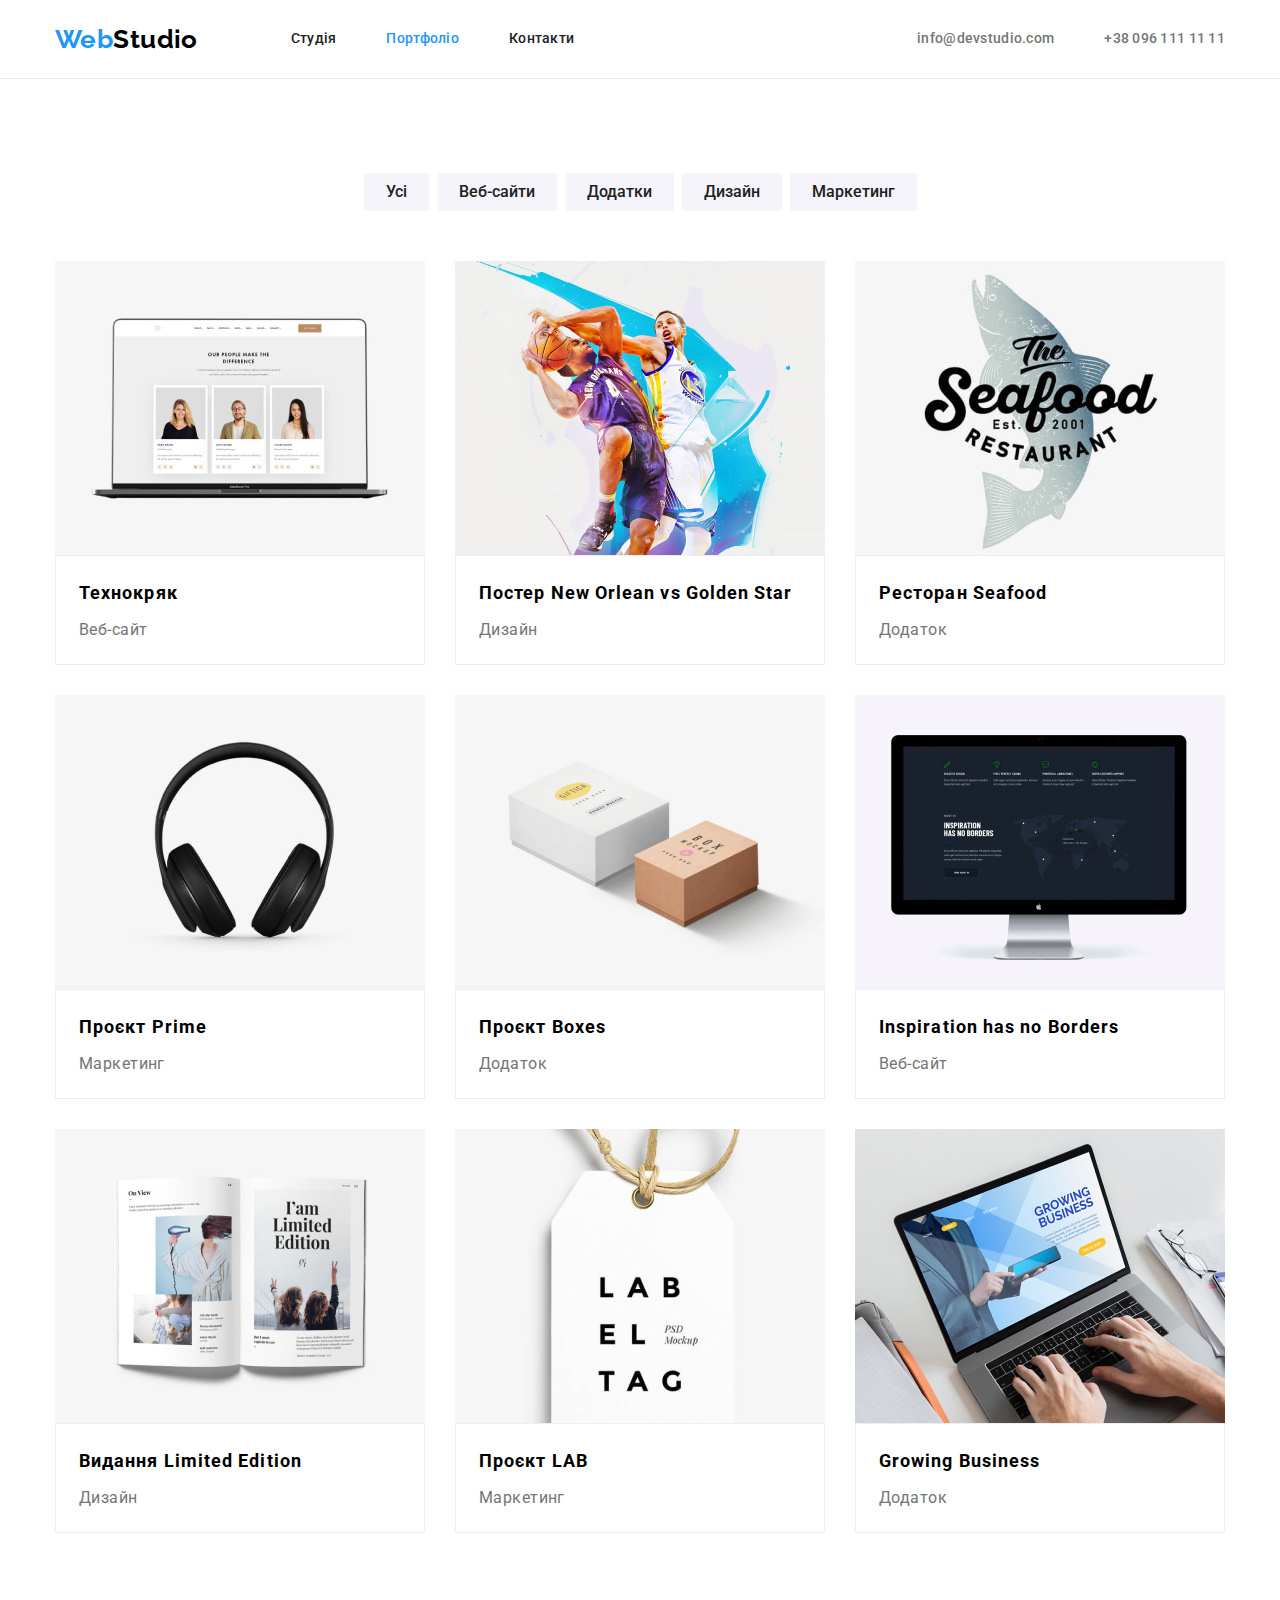
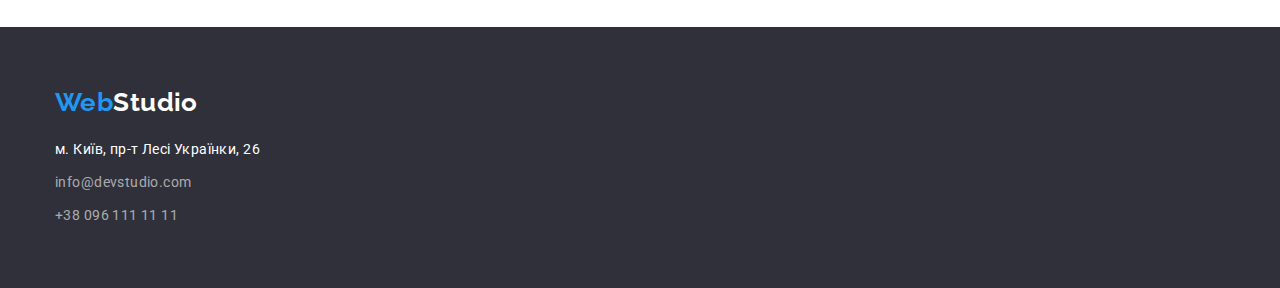
==== portfolio.html @ c7fc2274 "Initial commit" ====
<!DOCTYPE html>
<html lang="uk">
  <head>
    <meta charset="UTF-8" />
    <meta http-equiv="X-UA-Compatible" content="IE=edge" />
    <meta name="viewport" content="width=device-width, initial-scale=1.0" />
    <title>Студія</title>
    <link
      href="https://fonts.googleapis.com/css2?family=Raleway:wght@700&family=Roboto:wght@400;500;700;900&display=swap"
      rel="stylesheet"
    />
    <link
      rel="stylesheet"
      href="https://cdnjs.cloudflare.com/ajax/libs/modern-normalize/1.1.0/modern-normalize.min.css"
    />
    <link rel="stylesheet" href="./css/styles.css" />
  </head>

  <body>
    <header class="header">
      <div class="container header-wrap">
        <!--        !Logo -->
        <a href="./index.html" lang="en" class="logo link"
          >Web<span class="logo-design-header">Studio</span></a
        >
        <!--        !Navigation-->
        <nav class="nav">
          <ul class="nav-list">
            <li class="nav-item">
              <a href="./index.html" class="link">Студія</a>
            </li>
            <li class="nav-item">
              <a href="./portfolio.html" class="link current">Портфоліо</a>
            </li>
            <li class="nav-item">
              <a href="#" class="link">Контакти</a>
            </li>
          </ul>
        </nav>
        <!--        !Contacts -->
        <ul class="contacts-list">
          <li class="contacts-item">
            <a class="contact-mail link" href="mailto:info@devstudio.com"
              >info@devstudio.com</a
            >
          </li>
          <li class="contacts-item">
            <a class="contact-tel link" href="tel:+380961111111"
              >+38 096 111 11 11</a
            >
          </li>
        </ul>
      </div>
    </header>

    <main>
      <section class="section">
        <div class="container">
          <h1 class="visually-hidden">Наші проєкти</h1>

          <!--        ***!Projects filter -->

          <h2 class="visually-hidden">Фільтр по категоріях проєктів</h2>
          <ul class="projects-filter filter-wrap">
            <li>
              <button type="button" class="filter-button">Усі</button>
            </li>
            <li>
              <button type="button" class="filter-button">Веб-сайти</button>
            </li>
            <li>
              <button type="button" class="filter-button">Додатки</button>
            </li>
            <li>
              <button type="button" class="filter-button">Дизайн</button>
            </li>
            <li>
              <button type="button" class="filter-button">Маркетинг</button>
            </li>
          </ul>

          <!--        ***!Projects list -->

          <h2 class="visually-hidden">Приклади виконаних проєктів</h2>
          <ul class="projects">
            <li class="projects-item">
              <a href="#" class="link"
                ><img
                  class="img"
                  src="./img/portfolio-img/website-technokryak.jpg"
                  alt="Веб-сайт Технокряк"
                  width="370"
                  height="294"
                />
                <div class="project-description">
                  <h3 class="projects-title">Технокряк</h3>
                  <p class="projects-text">Веб-сайт</p>
                </div>
              </a>
            </li>
            <li class="projects-item">
              <a href="#" class="link"
                ><img
                  class="img"
                  src="./img/portfolio-img/design-poster-new-orlean-vs-golden-star.jpg"
                  alt="Постер із двома баскетболістами"
                  width="370"
                  height="294"
                />
                <div class="project-description">
                  <h3 class="projects-title">
                    Постер <span lang="en">New Orlean vs Golden Star</span>
                  </h3>
                  <p class="projects-text">Дизайн</p>
                </div>
              </a>
            </li>
            <li class="projects-item">
              <a href="#" class="link"
                ><img
                  class="img"
                  src="./img/portfolio-img/app-restaurant-seafood.jpg"
                  alt="Логотип додатка"
                  width="370"
                  height="294"
                />
                <div class="project-description">
                  <h3 class="projects-title">
                    Ресторан <span lang="en">Seafood</span>
                  </h3>
                  <p class="projects-text">Додаток</p>
                </div>
              </a>
            </li>
            <li class="projects-item">
              <a href="#" class="link"
                ><img
                  class="img"
                  src="./img/portfolio-img/marketing-project-prime.jpg"
                  alt="Навушники"
                  width="370"
                  height="294"
                />
                <div class="project-description">
                  <h3 class="projects-title">
                    Проєкт <span lang="en">Prime</span>
                  </h3>
                  <p class="projects-text">Маркетинг</p>
                </div>
              </a>
            </li>
            <li class="projects-item">
              <a href="#" class="link"
                ><img
                  class="img"
                  src="./img/portfolio-img/app-project-boxes.jpg"
                  alt="Дві коробки"
                  width="370"
                  height="294"
                />
                <div class="project-description">
                  <h3 class="projects-title">Проєкт Boxes</h3>
                  <p class="projects-text">Додаток</p>
                </div>
              </a>
            </li>
            <li class="projects-item">
              <a href="#" class="link"
                ><img
                  class="img"
                  src="./img/portfolio-img/website-inspiration-has-no-borders.jpg"
                  alt="Веб-сайт проєкту"
                  width="370"
                  height="294"
                />
                <div class="project-description">
                  <h3 lang="en" class="projects-title">
                    Inspiration has no Borders
                  </h3>
                  <p class="projects-text">Веб-сайт</p>
                </div>
              </a>
            </li>
            <li class="projects-item">
              <a href="#" class="link"
                ><img
                  class="img"
                  src="./img/portfolio-img/design-magazine-limited-edition.jpg"
                  alt="Видання"
                  width="370"
                  height="294"
                />
                <div class="project-description">
                  <h3 class="projects-title">
                    Видання <span lang="en">Limited Edition</span>
                  </h3>
                  <p class="projects-text">Дизайн</p>
                </div>
              </a>
            </li>
            <li class="projects-item">
              <a href="#" class="link">
                <img
                  class="img"
                  src="./img/portfolio-img/marketing-project-lab.jpg"
                  alt="Бирка з логотипом"
                  width="370"
                  height="294"
                />
                <div class="project-description">
                  <h3 class="projects-title">
                    Проєкт <span lang="en">LAB</span>
                  </h3>
                  <p class="projects-text">Маркетинг</p>
                </div>
              </a>
            </li>
            <li class="projects-item">
              <a href="#" class="link">
                <img
                  class="img"
                  src="./img/portfolio-img/app-growing-business.jpg"
                  alt="Веб-сайту проєкту"
                  width="370"
                  height="294"
                />
                <div class="project-description">
                  <h3 lang="en" class="projects-title">Growing Business</h3>
                  <p class="projects-text">Додаток</p>
                </div>
              </a>
            </li>
          </ul>
        </div>
      </section>
    </main>

    <!-- !Footer -->

    <footer class="footer">
      <div class="container footer-wrap">
        <a class="footer-logo logo link" href="./index.html" lang="en"
          >Web<span class="logo-design-footer">Studio</span></a
        >
        <address class="address">
          <ul class="">
            <li class="location">
              <a class="location link" href="#"
                >м. Київ, пр-т Лесі Українки, 26</a
              >
            </li>
            <li class="footer-mail">
              <a class="contact link" href="mailto:info@devstudio.com"
                >info@devstudio.com</a
              >
            </li>
            <li class="footer-tel">
              <a class="contact link" href="tel:+380961111111"
                >+38 096 111 11 11</a
              >
            </li>
          </ul>
        </address>
      </div>
    </footer>
  </body>
</html>
---- css/styles.css ----
/*        ***CSS variables***         */
:root {
  --primary-text-color: #757575;
  --secondary-text-color: #000000;
  --title-text-color: #212121;
  --accent: #2196f3;
  --primary-bg-color: #ffffff;
  --secondary-bg-color: #f5f4fa;
  --footer-bg-color: #2f303a;
  --footer-contacts-color: rgba(255, 255, 255, 0.6);
  --button-active-bg-color: #188ce8;
  --border-color: #eeeeee;
}
/*        !RESET STYLES */

h1,
h2,
h3,
p {
  margin: 0;
  font-size: inherit;
}

ul {
  list-style: none;
  margin: 0;
  padding: 0;
}

.link {
  text-decoration: none;
}

.img {
  display: block;
  max-width: 100%;
  height: auto;
}

/*        !Global properties       */
body {
  background-color: var(--primary-bg-color);
  color: var(--primary-text-color);
  font-family: Roboto, sans-serif;
  font-size: 14px;
  letter-spacing: 0.03em;
}

.container {
  max-width: 1200px;
  margin: 0 auto;
  padding: 0 15px;
}

.section {
  padding: 94px 0;
}

.section-title {
  color: var(--title-text-color);
  font-weight: 700;
  font-size: 36px;
  line-height: 1.17;
  text-align: center;
  margin-bottom: 50px;
}

.visually-hidden {
  position: absolute;
  white-space: nowrap;
  width: 1px;
  height: 1px;
  overflow: hidden;
  border: 0;
  padding: 0;
  clip: rect(0 0 0 0);
  clip-path: inset(50%);
  margin: -1px;
}

/*        !***HEADER*** */
.header {
  border-bottom: 1px solid #ececec;
}
.header-wrap {
  display: flex;
  align-items: center;
}

/*        !Logo      */

.header-wrap .logo {
  padding: 24px 0 23px 0;
}

.logo {
  font-family: raleway, sans-serif;
  font-weight: 700;
  font-size: 26px;
  line-height: 1.19;
  color: var(--accent);
}
.logo-design-header {
  color: var(--secondary-text-color);
}

.logo-design-footer {
  color: var(--primary-bg-color);
}

/*         !Navigation         */

.nav-list {
  display: flex;
  margin-left: 93px;
}

.nav-item:not(:last-child) {
  margin-right: 50px;
}

.nav-list .link {
  color: #212121;
  font-weight: 500;
  line-height: 1.14;
  letter-spacing: 0.02em;
  display: block;
  padding: 31px 0;
}

.nav-list .link:hover,
.nav-list .link:focus {
  color: var(--accent);
}

.nav-list .link.current {
  color: var(--accent);
}

/*        !Contacts        */

.contacts-list {
  display: flex;
  gap: 50px;
  margin-left: auto;
}

.contact-mail,
.contact-tel {
  color: var(--primary-text-color);
  font-weight: 500;
  line-height: 1.14;
  letter-spacing: 0.02em;
  display: block;
  padding: 31px 0;
}

.contact-mail:hover,
.contact-mail:focus,
.contact-tel:hover,
.contact-tel:focus {
  color: var(--accent);
}

/*          !***MAIN***!  */

/*        !Hero          */

.hero {
  max-width: 1600px;
  padding: 200px 0;
  margin: 0 auto;
  background-color: #2f303a;
}

.hero-wrap {
  text-align: center;
}

.hero-title {
  color: #ffffff;
  font-weight: 900;
  font-size: 44px;
  line-height: 1.36;
  text-align: center;
  letter-spacing: 0.06em;
  text-transform: uppercase;
  margin-bottom: 30px;
}

.button-hero {
  color: var(--primary-bg-color);
  background-color: var(--accent);
  font-weight: 700;
  font-size: 16px;
  line-height: 1.88;
  text-align: center;
  letter-spacing: 0.06em;
  padding: 10px 32px;
  border: 0px;
  border-radius: 4px;
  box-shadow: 0px 1px 3px rgba(0, 0, 0, 0.12), 0px 1px 1px rgba(0, 0, 0, 0.14),
    0px 2px 1px rgba(0, 0, 0, 0.2);
  cursor: pointer;
}

.button-hero:hover,
.button-hero:focus {
  background-color: var(--button-active-bg-color);
}

/*        !Our features */

.features-list {
  display: flex;
}

.features-item {
  max-width: 270px;
}

.features-item:not(:last-child) {
  margin-right: 30px;
}

.features-title {
  color: var(--title-text-color);
  font-weight: 700;
  line-height: 1.14;
  text-transform: uppercase;
  padding: 0px;
  margin-bottom: 10px;
}

.features-text {
  color: var(--primary-text-color);
  line-height: 1.71;
}

/*        !Directions      */

.direction {
  padding-top: 0;
}

.direct-wrap {
  display: flex;
  justify-content: space-between;
}

.direct-icon:not(:last-child) {
  margin-right: 30px;
}

/*        !Our team      */

.team {
  background-color: var(--secondary-bg-color);
}

.team-list {
  display: flex;
}

.team-unit {
  background-color: var(--primary-bg-color);
  box-shadow: 0px 1px 3px rgba(0, 0, 0, 0.12), 0px 1px 1px rgba(0, 0, 0, 0.14),
    0px 2px 1px rgba(0, 0, 0, 0.2);
  border-radius: 0px 0px 4px 4px;
}

.team-unit:not(:last-child) {
  margin-right: 30px;
}

.team-unit .img {
  margin-bottom: 30px;
}

.team-title {
  color: var(--title-text-color);
  font-weight: 500;
  font-size: 16px;
  line-height: 1.19;
  text-align: center;
  margin-bottom: 10px;
}

.team-text {
  color: var(--primary-text-color);
  font-size: 16px;
  line-height: 1.19;
  text-align: center;
  margin-bottom: 30px;
}

/*         !Footer        */

.footer {
  margin: 0 auto;
  background-color: var(--footer-bg-color);
}

.address .location {
  color: var(--primary-bg-color);
  font-style: normal;
  line-height: 1.71;
}

.address .contact {
  color: var(--footer-contacts-color);
  font-style: normal;
  line-height: 1.71;
}

.address .location:hover,
.address .contact:hover,
.address .location:focus,
.address .contact:focus {
  color: var(--accent);
}

.footer-wrap {
  display: flex;
  flex-direction: column;
  padding: 60px 15px 60px 15px;
}

.footer-logo {
  margin-bottom: 20px;
  padding: 0;
}

.location {
  margin-bottom: 9px;
  padding: 0;
}

.footer-mail {
  margin-bottom: 9px;
  padding: 0;
}

/***            ***Second page***             ***/
/*          **Portfolio styles**          */

/*        !Filter buttons        */
.filter-button {
  color: var(--title-text-color);
  background-color: var(--secondary-bg-color);
  font-weight: 500;
  font-size: 16px;
  line-height: 1.63;
  text-align: center;
  padding: 6px 22px;
  border: 0px;
  border-radius: 4px;
  cursor: pointer;
}

.filter-button:hover,
.filter-button:focus {
  color: var(--primary-bg-color);
  background-color: var(--accent);
  box-shadow: 0px 3px 1px rgba(0, 0, 0, 0.1), 0px 1px 2px rgba(0, 0, 0, 0.08),
    0px 2px 2px rgba(0, 0, 0, 0.12);
}

.filter-button:active {
  background-color: var(--button-active-bg-color);
}

.filter-wrap {
  display: flex;
  gap: 8px;
  justify-content: center;
  margin-bottom: 50px;
}

/*        !Projects list  */
.projects {
  display: flex;
  flex-wrap: wrap;
  gap: 30px;
}

.projects-item {
  width: 370px;
}

.project-description {
  border: 1px solid var(--border-color);
  padding: 19px 23px;
}

.projects-title {
  color: var(--secondary-text-color);
  font-weight: 700;
  font-size: 18px;
  line-height: 2;
  letter-spacing: 0.06em;
  margin-bottom: 4px;
}

.projects-text {
  color: var(--primary-text-color);
  font-size: 16px;
  line-height: 1.88;
  /* margin-bottom: 0; */
}
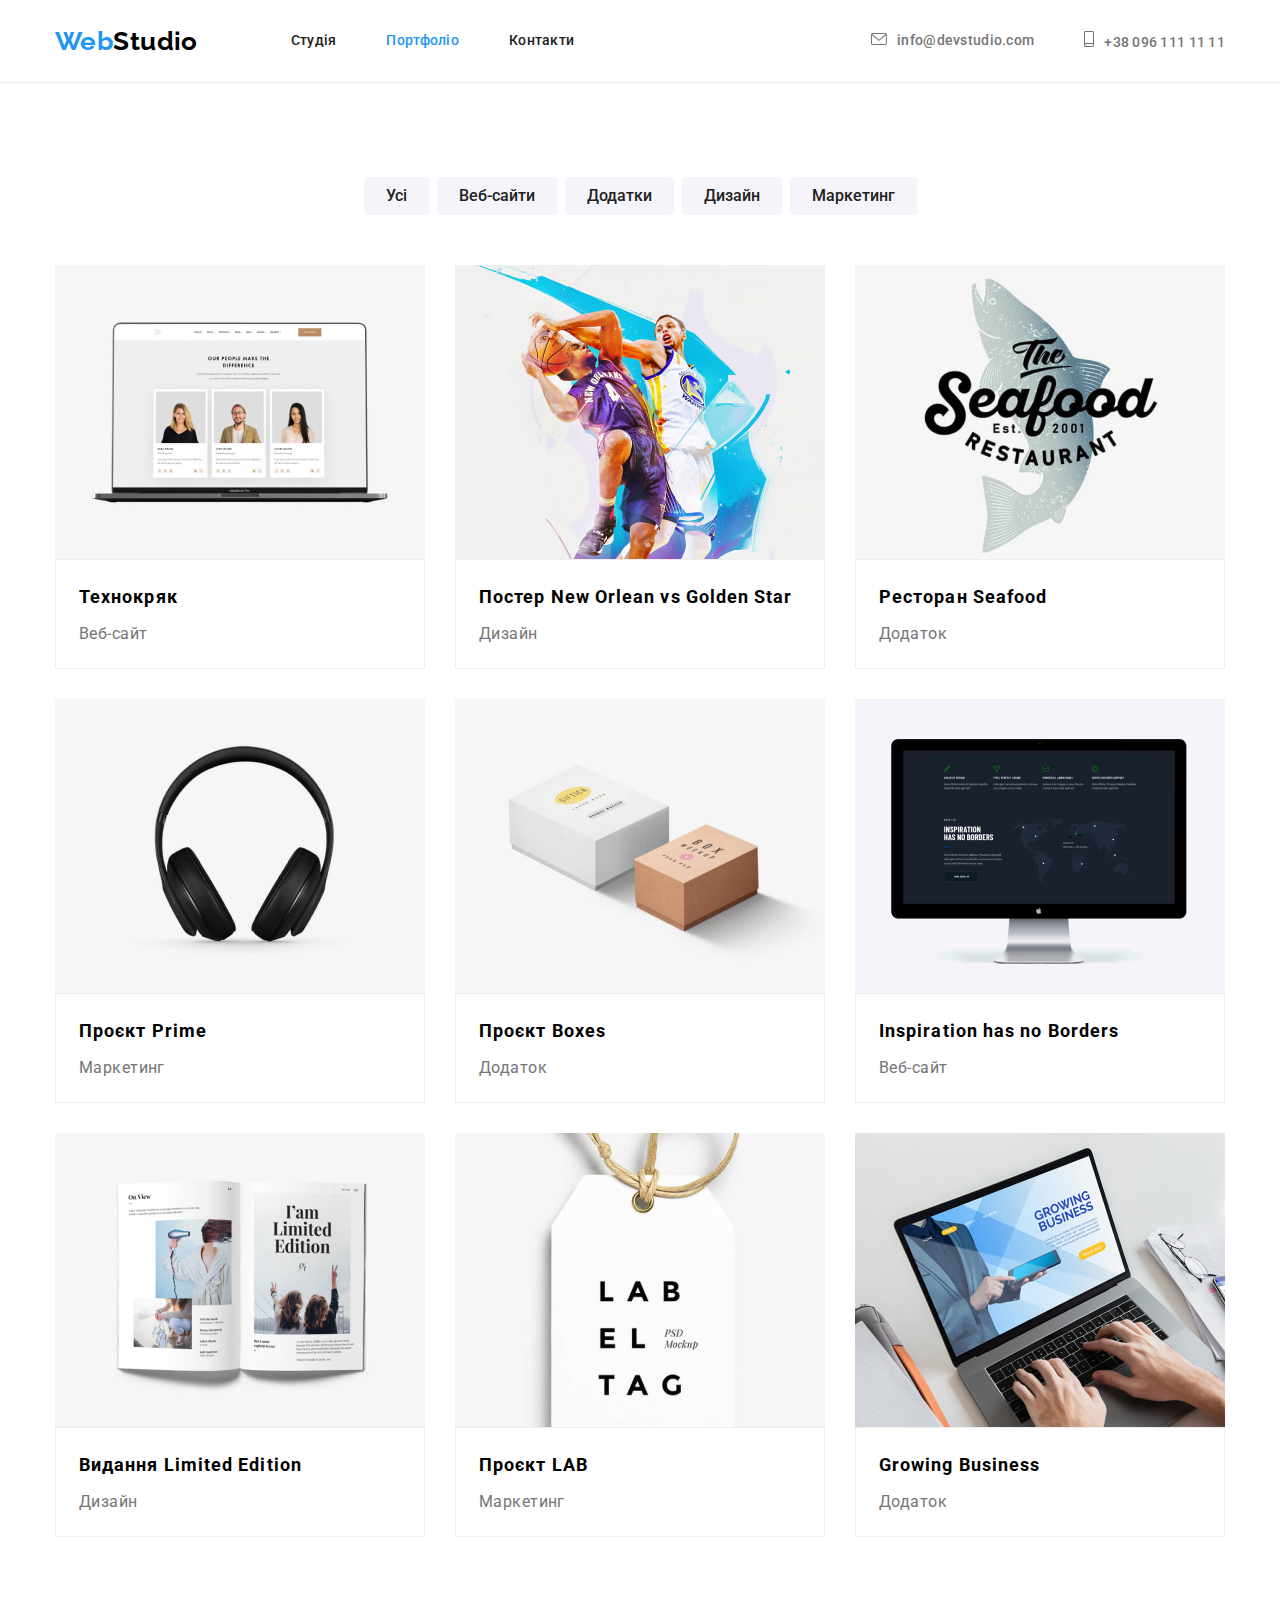
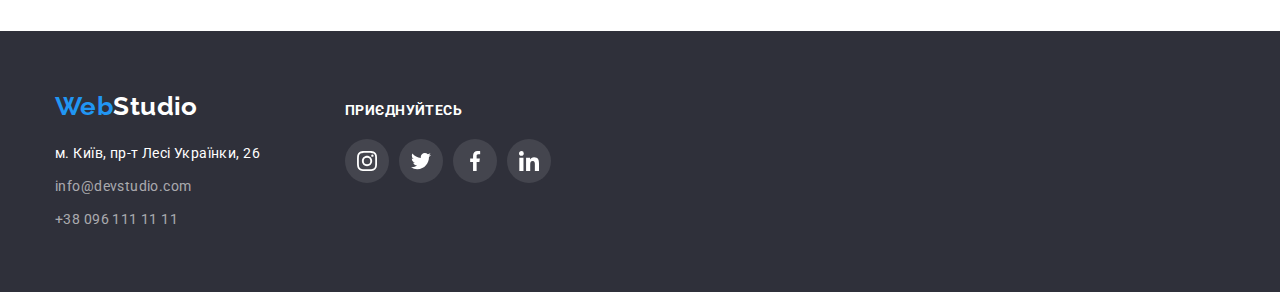
==== commit 7e3f267d: "hw4" ====
--- a/portfolio.html
+++ b/portfolio.html
@@ -40,12 +40,16 @@
         <!--        !Contacts -->
         <ul class="contacts-list">
           <li class="contacts-item">
-            <a class="contact-mail link" href="mailto:info@devstudio.com"
+            <a class="contact-mail link" href="mailto:info@devstudio.com">
+              <svg class="contact-icon" width="16" height="12">
+                <use href="./img/icons.svg#mail"></use></svg
               >info@devstudio.com</a
             >
           </li>
           <li class="contacts-item">
             <a class="contact-tel link" href="tel:+380961111111"
+              ><svg class="contact-icon" width="10" height="16">
+                <use href="./img/icons.svg#tel"></use></svg
               >+38 096 111 11 11</a
             >
           </li>
@@ -239,28 +243,83 @@
 
     <footer class="footer">
       <div class="container footer-wrap">
-        <a class="footer-logo logo link" href="./index.html" lang="en"
-          >Web<span class="logo-design-footer">Studio</span></a
-        >
-        <address class="address">
-          <ul class="">
-            <li class="location">
-              <a class="location link" href="#"
-                >м. Київ, пр-т Лесі Українки, 26</a
+        <div class="container address-wrap">
+          <a class="footer-logo logo link" href="./index.html" lang="en"
+            >Web<span class="logo-design-footer">Studio</span></a
+          >
+          <address class="address">
+            <ul class="">
+              <li class="location">
+                <a class="location link" href="#"
+                  >м. Київ, пр-т Лесі Українки, 26</a
+                >
+              </li>
+              <li class="footer-mail">
+                <a class="contact link" href="mailto:info@devstudio.com"
+                  >info@devstudio.com</a
+                >
+              </li>
+              <li class="footer-tel">
+                <a class="contact link" href="tel:+380961111111"
+                  >+38 096 111 11 11</a
+                >
+              </li>
+            </ul>
+          </address>
+        </div>
+        <div class="studio-socials-wrap">
+          <h3 class="title">Приєднуйтесь</h3>
+          <ul class="studio-socials-list">
+            <li>
+              <a
+                class="studio-social-link"
+                href="http://instagram.com"
+                target="_blank"
+                rel="noopener noreferrer"
               >
-            </li>
-            <li class="footer-mail">
-              <a class="contact link" href="mailto:info@devstudio.com"
-                >info@devstudio.com</a
+                <svg class="studio-social-icon" width="20" height="20">
+                  <use href="./img/icons.svg#instagram"></use>
+                </svg>
+              </a>
+            </li>
+            <li>
+              <a
+                class="studio-social-link"
+                href="http://twitter.com"
+                target="_blank"
+                rel="noopener noreferrer"
               >
-            </li>
-            <li class="footer-tel">
-              <a class="contact link" href="tel:+380961111111"
-                >+38 096 111 11 11</a
+                <svg class="studio-social-icon" width="20" height="20">
+                  <use href="./img/icons.svg#twitter"></use>
+                </svg>
+              </a>
+            </li>
+            <li>
+              <a
+                class="studio-social-link"
+                href="http://fb.com"
+                target="_blank"
+                rel="noopener noreferrer"
               >
+                <svg class="studio-social-icon" width="20" height="20">
+                  <use href="./img/icons.svg#facebook"></use>
+                </svg>
+              </a>
+            </li>
+            <li>
+              <a
+                class="studio-social-link"
+                href="http://linkedin.com"
+                target="_blank"
+                rel="noopener noreferrer"
+              >
+                <svg class="studio-social-icon" width="20" height="20">
+                  <use href="./img/icons.svg#linkedin"></use>
+                </svg>
+              </a>
             </li>
           </ul>
-        </address>
+        </div>
       </div>
     </footer>
   </body>
--- a/css/styles.css
+++ b/css/styles.css
@@ -10,6 +10,7 @@
   --footer-contacts-color: rgba(255, 255, 255, 0.6);
   --button-active-bg-color: #188ce8;
   --border-color: #eeeeee;
+  --icon-color: #afb1b8;
 }
 /*        !RESET STYLES */
 
@@ -142,6 +143,7 @@
 .contacts-list {
   display: flex;
   gap: 50px;
+  align-items: center;
   margin-left: auto;
 }
 
@@ -162,6 +164,22 @@
   color: var(--accent);
 }
 
+.contact-mail .contact-icon,
+.contact-tel .contact-icon {
+  fill: currentColor;
+}
+
+.contact-mail:hover .contact-icon,
+.contact-mail:focus .contact-icon,
+.contact-tel:hover .contact-icon,
+.contact-tel:focus .contact-icon {
+  fill: var(--accent);
+}
+
+.contact-icon {
+  margin-right: 10px;
+}
+
 /*          !***MAIN***!  */
 
 /*        !Hero          */
@@ -171,6 +189,14 @@
   padding: 200px 0;
   margin: 0 auto;
   background-color: #2f303a;
+  background-image: linear-gradient(
+      rgba(47, 48, 58, 0.4),
+      rgba(47, 48, 58, 0.4)
+    ),
+    url('../img/index-img/hero.jpg');
+  background-repeat: no-repeat;
+  background-position: center;
+  background-size: contain;
 }
 
 .hero-wrap {
@@ -237,6 +263,18 @@
   line-height: 1.71;
 }
 
+.feature-icon-wrap {
+  display: flex;
+  justify-content: center;
+  align-items: center;
+
+  width: 270px;
+  height: 120px;
+  margin-bottom: 30px;
+
+  background-color: var(--secondary-bg-color);
+}
+
 /*        !Directions      */
 
 .direction {
@@ -267,6 +305,7 @@
   box-shadow: 0px 1px 3px rgba(0, 0, 0, 0.12), 0px 1px 1px rgba(0, 0, 0, 0.14),
     0px 2px 1px rgba(0, 0, 0, 0.2);
   border-radius: 0px 0px 4px 4px;
+  padding-bottom: 30px;
 }
 
 .team-unit:not(:last-child) {
@@ -294,10 +333,66 @@
   margin-bottom: 30px;
 }
 
+.social-list {
+  display: flex;
+  gap: 10px;
+  align-content: center;
+  justify-content: center;
+}
+.social-link {
+  display: flex;
+  justify-content: center;
+  align-items: center;
+  width: 44px;
+  height: 44px;
+  border-radius: 50%;
+}
+.social-link .social-icon {
+  fill: var(--primary-text-color);
+}
+.social-link:hover .social-icon,
+.social-link:focus .social-icon {
+  fill: var(--primary-bg-color);
+}
+.social-link:hover,
+.social-link:focus {
+  background-color: var(--accent);
+}
+
+/*        !Clients */
+
+.clients-list {
+  display: flex;
+  gap: 30px;
+  justify-content: center;
+}
+.client-link {
+  display: flex;
+  justify-content: center;
+  align-items: center;
+  border: 1px solid var(--icon-color);
+  border-radius: 4px;
+  width: 170px;
+  height: 92px;
+}
+
+.client-link:hover,
+.client-link:focus {
+  border-color: var(--accent);
+}
+.client-icon {
+  fill: var(--icon-color);
+}
+.client-link:hover .client-icon,
+.client-link:focus .client-icon {
+  fill: var(--accent);
+}
+
 /*         !Footer        */
 
 .footer {
   margin: 0 auto;
+
   background-color: var(--footer-bg-color);
 }
 
@@ -322,8 +417,14 @@
 
 .footer-wrap {
   display: flex;
+  align-items: baseline;
+  padding: 60px 0 60px 0;
+}
+
+.address-wrap {
+  display: flex;
   flex-direction: column;
-  padding: 60px 15px 60px 15px;
+  margin: 0;
 }
 
 .footer-logo {
@@ -339,6 +440,44 @@
 .footer-mail {
   margin-bottom: 9px;
   padding: 0;
+}
+
+.studio-socials-wrap {
+  display: flex;
+  flex-direction: column;
+
+  margin-left: 70px;
+}
+
+.studio-socials-wrap .title {
+  color: var(--primary-bg-color);
+  font-weight: 700;
+  line-height: 1.14;
+  letter-spacing: 0.03em;
+  text-transform: uppercase;
+  margin-bottom: 20px;
+}
+
+.studio-socials-list {
+  display: flex;
+  gap: 10px;
+}
+.studio-social-link {
+  display: flex;
+  justify-content: center;
+  align-items: center;
+  width: 44px;
+  height: 44px;
+  border-radius: 50%;
+  background-color: rgba(255, 255, 255, 0.1);
+}
+.studio-social-link .studio-social-icon {
+  fill: var(--primary-bg-color);
+}
+
+.studio-social-link:hover,
+.social-link:focus {
+  background-color: var(--accent);
 }
 
 /***            ***Second page***             ***/
@@ -386,6 +525,14 @@
 
 .projects-item {
   width: 370px;
+  cursor: pointer;
+}
+
+.projects-item:hover,
+.projects-item:focus {
+  border: 1px solid #eeeeee;
+  box-shadow: 0px 1px 1px rgba(0, 0, 0, 0.12), 0px 4px 4px rgba(0, 0, 0, 0.06),
+    1px 4px 6px rgba(0, 0, 0, 0.16);
 }
 
 .project-description {
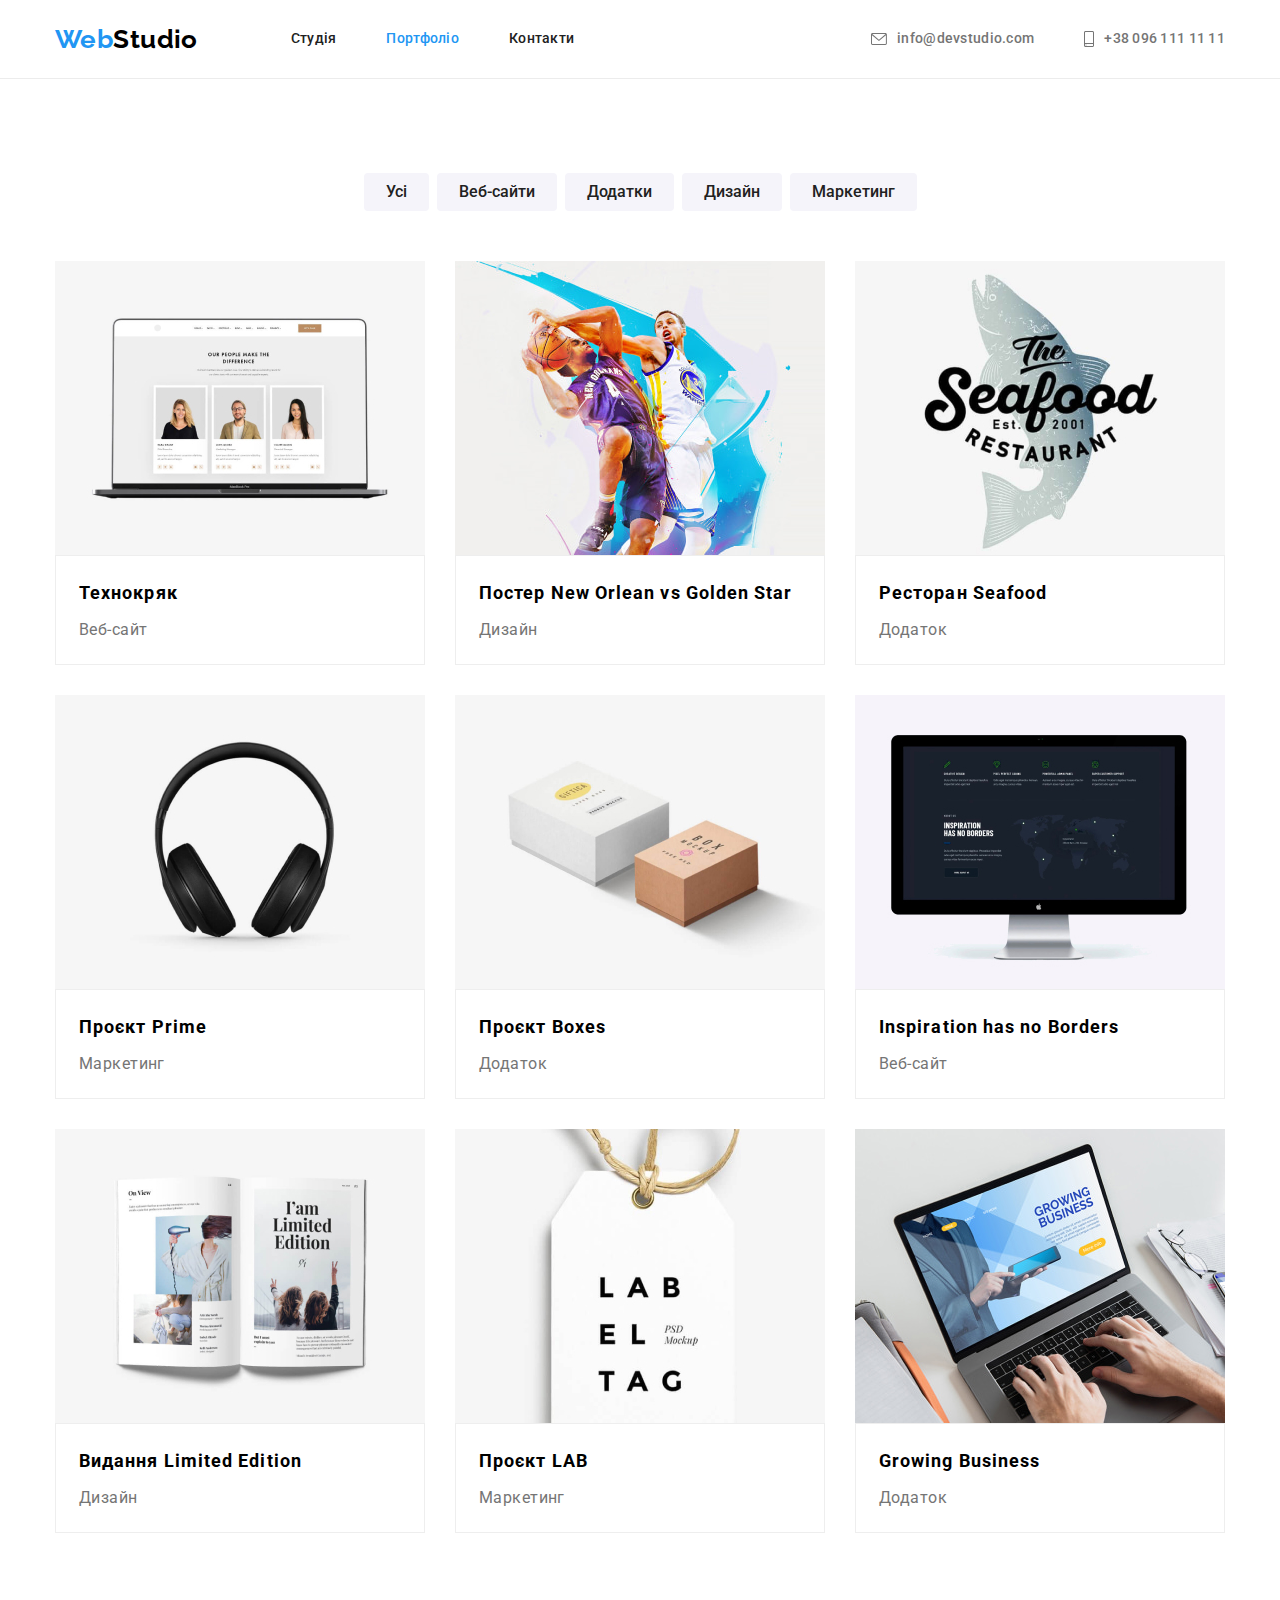
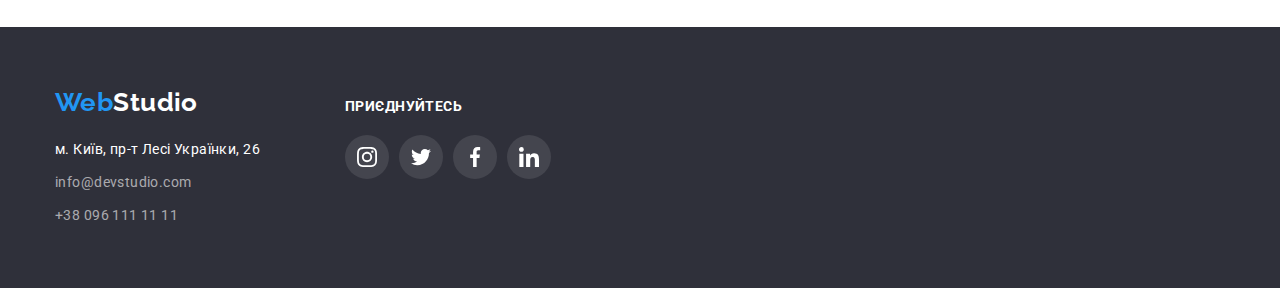
==== commit d2650e55: "mentor-fixes" ====
--- a/portfolio.html
+++ b/portfolio.html
@@ -88,17 +88,19 @@
           <h2 class="visually-hidden">Приклади виконаних проєктів</h2>
           <ul class="projects">
             <li class="projects-item">
-              <a href="#" class="link"
-                ><img
-                  class="img"
-                  src="./img/portfolio-img/website-technokryak.jpg"
-                  alt="Веб-сайт Технокряк"
-                  width="370"
-                  height="294"
-                />
-                <div class="project-description">
-                  <h3 class="projects-title">Технокряк</h3>
-                  <p class="projects-text">Веб-сайт</p>
+              <a class="link" href="#">
+                <div class="pr-card">
+                  <img
+                    class="img"
+                    src="./img/portfolio-img/website-technokryak.jpg"
+                    alt="Веб-сайт Технокряк"
+                    width="370"
+                    height="294"
+                  />
+                  <div class="project-description">
+                    <h3 class="projects-title">Технокряк</h3>
+                    <p class="projects-text">Веб-сайт</p>
+                  </div>
                 </div>
               </a>
             </li>
--- a/css/styles.css
+++ b/css/styles.css
@@ -45,6 +45,7 @@
   font-family: Roboto, sans-serif;
   font-size: 14px;
   letter-spacing: 0.03em;
+  cursor: default;
 }
 
 .container {
@@ -143,8 +144,17 @@
 .contacts-list {
   display: flex;
   gap: 50px;
+  margin-left: auto;
+}
+
+.contacts-item .link {
+  display: flex;
+  align-content: center;
+}
+
+.contact-mail {
+  display: flex;
   align-items: center;
-  margin-left: auto;
 }
 
 .contact-mail,
@@ -357,6 +367,7 @@
 .social-link:hover,
 .social-link:focus {
   background-color: var(--accent);
+  outline: transparent;
 }
 
 /*        !Clients */
@@ -374,6 +385,7 @@
   border-radius: 4px;
   width: 170px;
   height: 92px;
+  outline: transparent;
 }
 
 .client-link:hover,
@@ -469,14 +481,16 @@
   width: 44px;
   height: 44px;
   border-radius: 50%;
+  outline: transparent;
   background-color: rgba(255, 255, 255, 0.1);
+  cursor: pointer;
 }
 .studio-social-link .studio-social-icon {
   fill: var(--primary-bg-color);
 }
 
 .studio-social-link:hover,
-.social-link:focus {
+.studio-social-link:focus {
   background-color: var(--accent);
 }
 
@@ -494,6 +508,7 @@
   padding: 6px 22px;
   border: 0px;
   border-radius: 4px;
+  outline: transparent;
   cursor: pointer;
 }
 
@@ -525,14 +540,6 @@
 
 .projects-item {
   width: 370px;
-  cursor: pointer;
-}
-
-.projects-item:hover,
-.projects-item:focus {
-  border: 1px solid #eeeeee;
-  box-shadow: 0px 1px 1px rgba(0, 0, 0, 0.12), 0px 4px 4px rgba(0, 0, 0, 0.06),
-    1px 4px 6px rgba(0, 0, 0, 0.16);
 }
 
 .project-description {
@@ -553,5 +560,17 @@
   color: var(--primary-text-color);
   font-size: 16px;
   line-height: 1.88;
-  /* margin-bottom: 0; */
-}
+}
+
+.projects .link {
+  display: inline-block;
+  cursor: default;
+}
+
+.projects .link:hover,
+.projects .link:focus {
+  box-shadow: 0px 1px 1px rgba(0, 0, 0, 0.12), 0px 4px 4px rgba(0, 0, 0, 0.06),
+    1px 4px 6px rgba(0, 0, 0, 0.16);
+  border-radius: 4px;
+  outline: transparent;
+}
